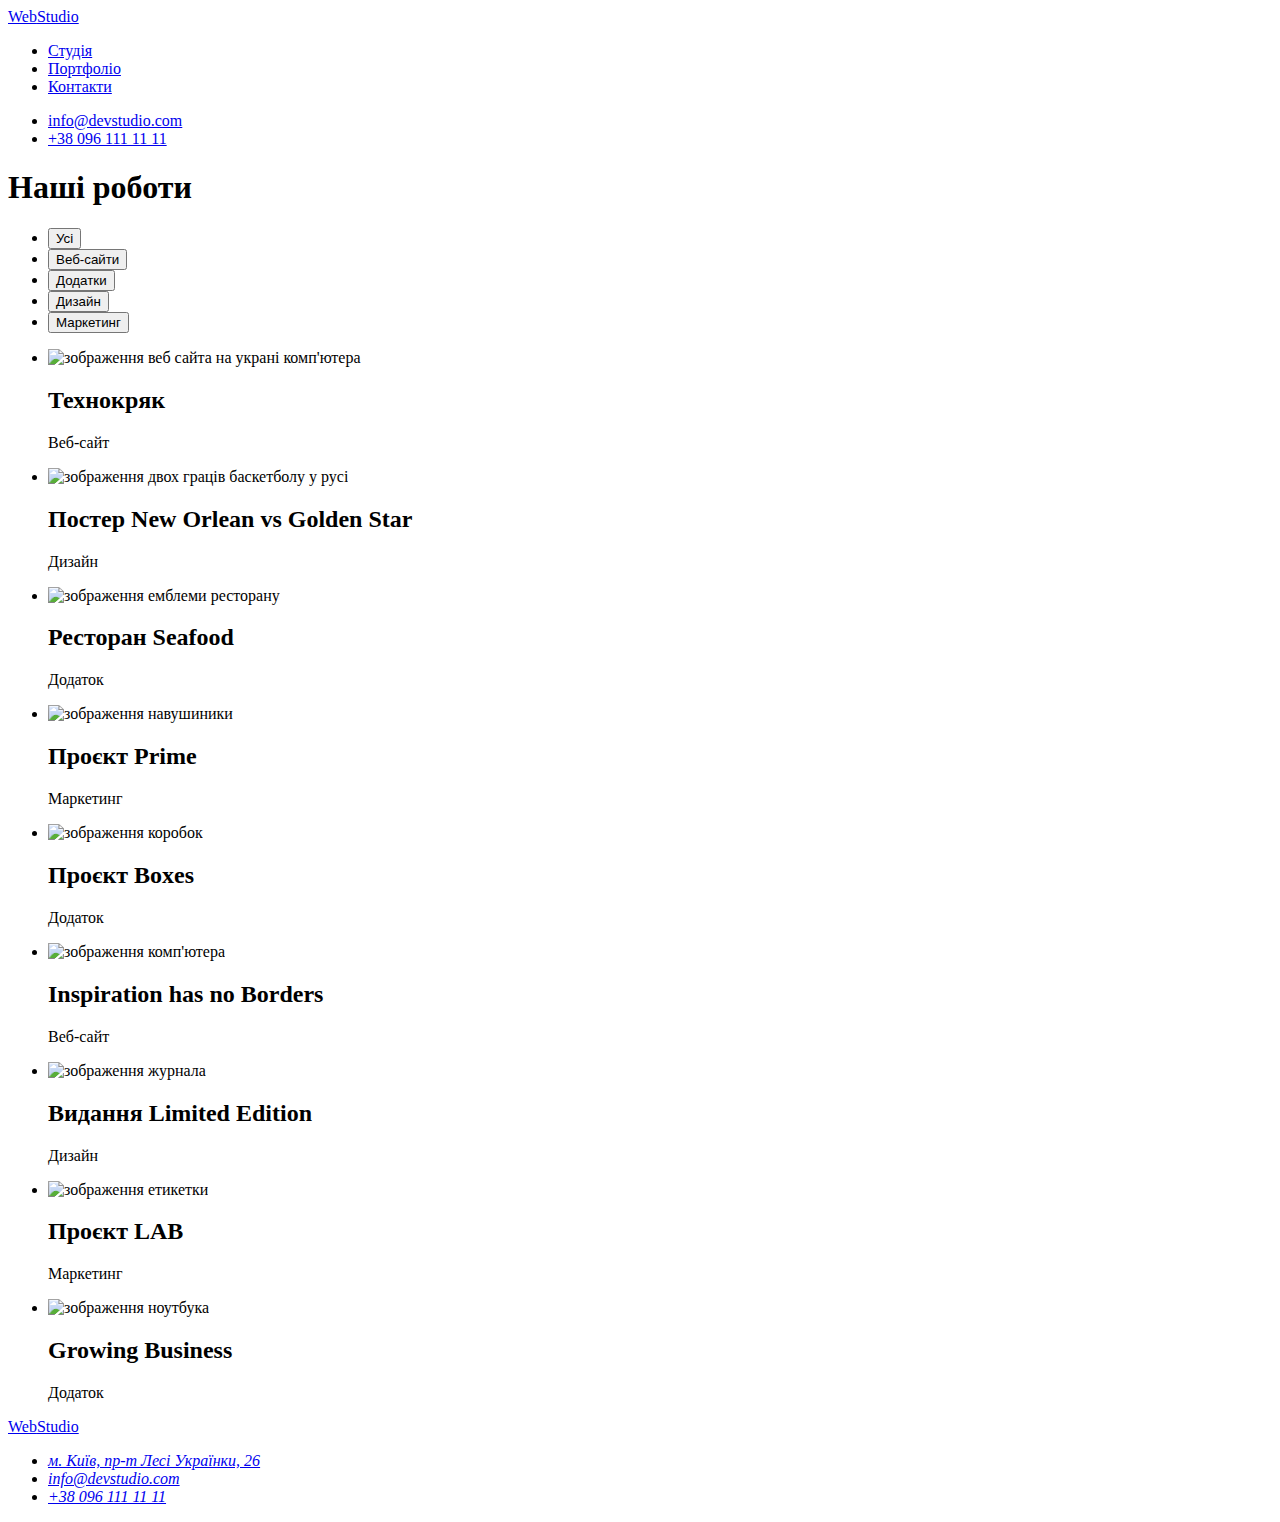
==== portfolio.html @ 8d52452f "Added hw№2" ====
<!DOCTYPE html>
<html lang="uk">
  <head>
    <meta charset="UTF-8" />
    <meta http-equiv="X-UA-Compatible" content="IE=edge" />
    <meta name="viewport" content="width=device-width, initial-scale=1.0" />
    <title>Портфоліо</title>
    <link rel="preconnect" href="https://fonts.googleapis.com" />
    <link rel="preconnect" href="https://fonts.gstatic.com" crossorigin />
    <link
      href="https://fonts.googleapis.com/css2?family=Raleway:wght@700&family=Roboto:wght@400;500;700;900&display=swap"
      rel="stylesheet"
    />
    <link rel="stylesheet" href="./modern-normalize/modern-normalize.css" />
    <link rel="stylesheet" href="./css/styles.css" />
  </head>
  <body>
    <!-- header -->
    <header>
      <nav>
        <a class="logo link" href="./index.html"
          ><span class="logo-part">Web</span>Studio</a
        >
        <ul class="site-nav list link">
          <li><a class="link" href="./index.html">Студія</a></li>
          <li><a class="link current" href="./portfolio.html">Портфоліо</a></li>
          <li><a class="link" href="#">Контакти</a></li>
        </ul>
      </nav>
      <ul class="site-contact list">
        <li>
          <a class="contact-link link" href="mailto:info@devstudio.com"
            >info@devstudio.com</a
          >
        </li>
        <li>
          <a class="contact-link link" href="tel:+380961111111"
            >+38 096 111 11 11</a
          >
        </li>
      </ul>
    </header>
    <!-- секція наші роботи -->
    <main>
      <section>
        <h1 class="visually-hidden">Наші роботи</h1>
        <ul class="filter-list list">
          <li>
            <button class="secondary-button current" type="button">Усі</button>
          </li>
          <li>
            <button class="secondary-button" type="button">Веб-сайти</button>
          </li>
          <li>
            <button class="secondary-button" type="button">Додатки</button>
          </li>
          <li>
            <button class="secondary-button" type="button">Дизайн</button>
          </li>
          <li>
            <button class="secondary-button" type="button">Маркетинг</button>
          </li>
        </ul>

        <ul class="card-list list">
          <li class="card-item">
            <img
              src="./images/website.jpg"
              alt="зображення веб сайта на украні комп'ютера"
              width="370"
            />
            <h2 class="card-title">Технокряк</h2>
            <p class="card-pgf">Веб-сайт</p>
          </li>
          <li class="card-item">
            <img
              src="./images/goldenstar.jpg"
              alt="зображення двох граців баскетболу у русі"
              width="370"
            />
            <h2 class="card-title">
              Постер <span lang="en">New Orlean vs Golden Star</span>
            </h2>
            <p class="card-pgf">Дизайн</p>
          </li>
          <li class="card-list">
            <img
              src="./images/seafood.jpg"
              alt="зображення емблеми ресторану"
              width="370"
            />
            <h2 class="card-title">Ресторан <span lang="en">Seafood</span></h2>
            <p class="card-pgf">Додаток</p>
          </li>
          <li class="card-list">
            <img
              src="./images/prime.jpg"
              alt="зображення навушиники"
              width="370"
            />
            <h2 class="card-title">Проєкт <span lang="en">Prime</span></h2>
            <p class="card-pgf">Маркетинг</p>
          </li>
          <li class="card-list">
            <img
              src="./images/boxes.jpg"
              alt="зображення коробок"
              width="370"
            />
            <h2 class="card-title">Проєкт <span lang="en">Boxes</span></h2>
            <p class="card-pgf">Додаток</p>
          </li>
          <li class="card-list">
            <img
              src="./images/borders.jpg"
              alt="зображення комп'ютера "
              width="370"
            />
            <h2 class="card-title" lang="en">Inspiration has no Borders</h2>
            <p class="card-pgf">Веб-сайт</p>
          </li>
          <li class="card-list">
            <img
              src="./images/limited.jpg"
              alt="зображення журнала"
              width="370"
            />
            <h2 class="card-title">
              Видання <span lang="en">Limited Edition</span>
            </h2>
            <p class="card-pgf">Дизайн</p>
          </li>
          <li class="card-list">
            <img src="./images/lab.jpg" alt="зображення етикетки" width="370" />
            <h2 class="card-title">Проєкт LAB</h2>
            <p class="card-pgf">Маркетинг</p>
          </li>
          <li class="card-list">
            <img src="./images/business.jpg" alt=" зображення ноутбука" />
            <h2 class="card-title" lang="en">Growing Business</h2>
            <p class="card-pgf">Додаток</p>
          </li>
        </ul>
      </section>
    </main>
    <!-- Футер -->
    <footer class="footer">
      <a class="logo-footer link" href="./index.html"
        >Web<span class="logo-part-footer">Studio</span></a
      >
      <address class="footer-address">
        <ul class="footer-list list">
          <li class="footer-list-item">
            <a
              class="footer-list-link link"
              href="https://goo.gl/maps/zb7By9ecznF9huMp9"
              target="_blank"
              rel="noonepener noreferrer nofollow"
              >м. Київ, пр-т Лесі Українки, 26</a
            >
          </li>
          <li class="footer-list-item">
            <a class="footer-list-links link" href="mailto:info@devstudio.com"
              >info@devstudio.com</a
            >
          </li>
          <li class="footer-list-item">
            <a class="footer-list-links link" href="tel:+380961111111"
              >+38 096 111 11 11</a
            >
          </li>
        </ul>
      </address>
    </footer>
  </body>
</html>
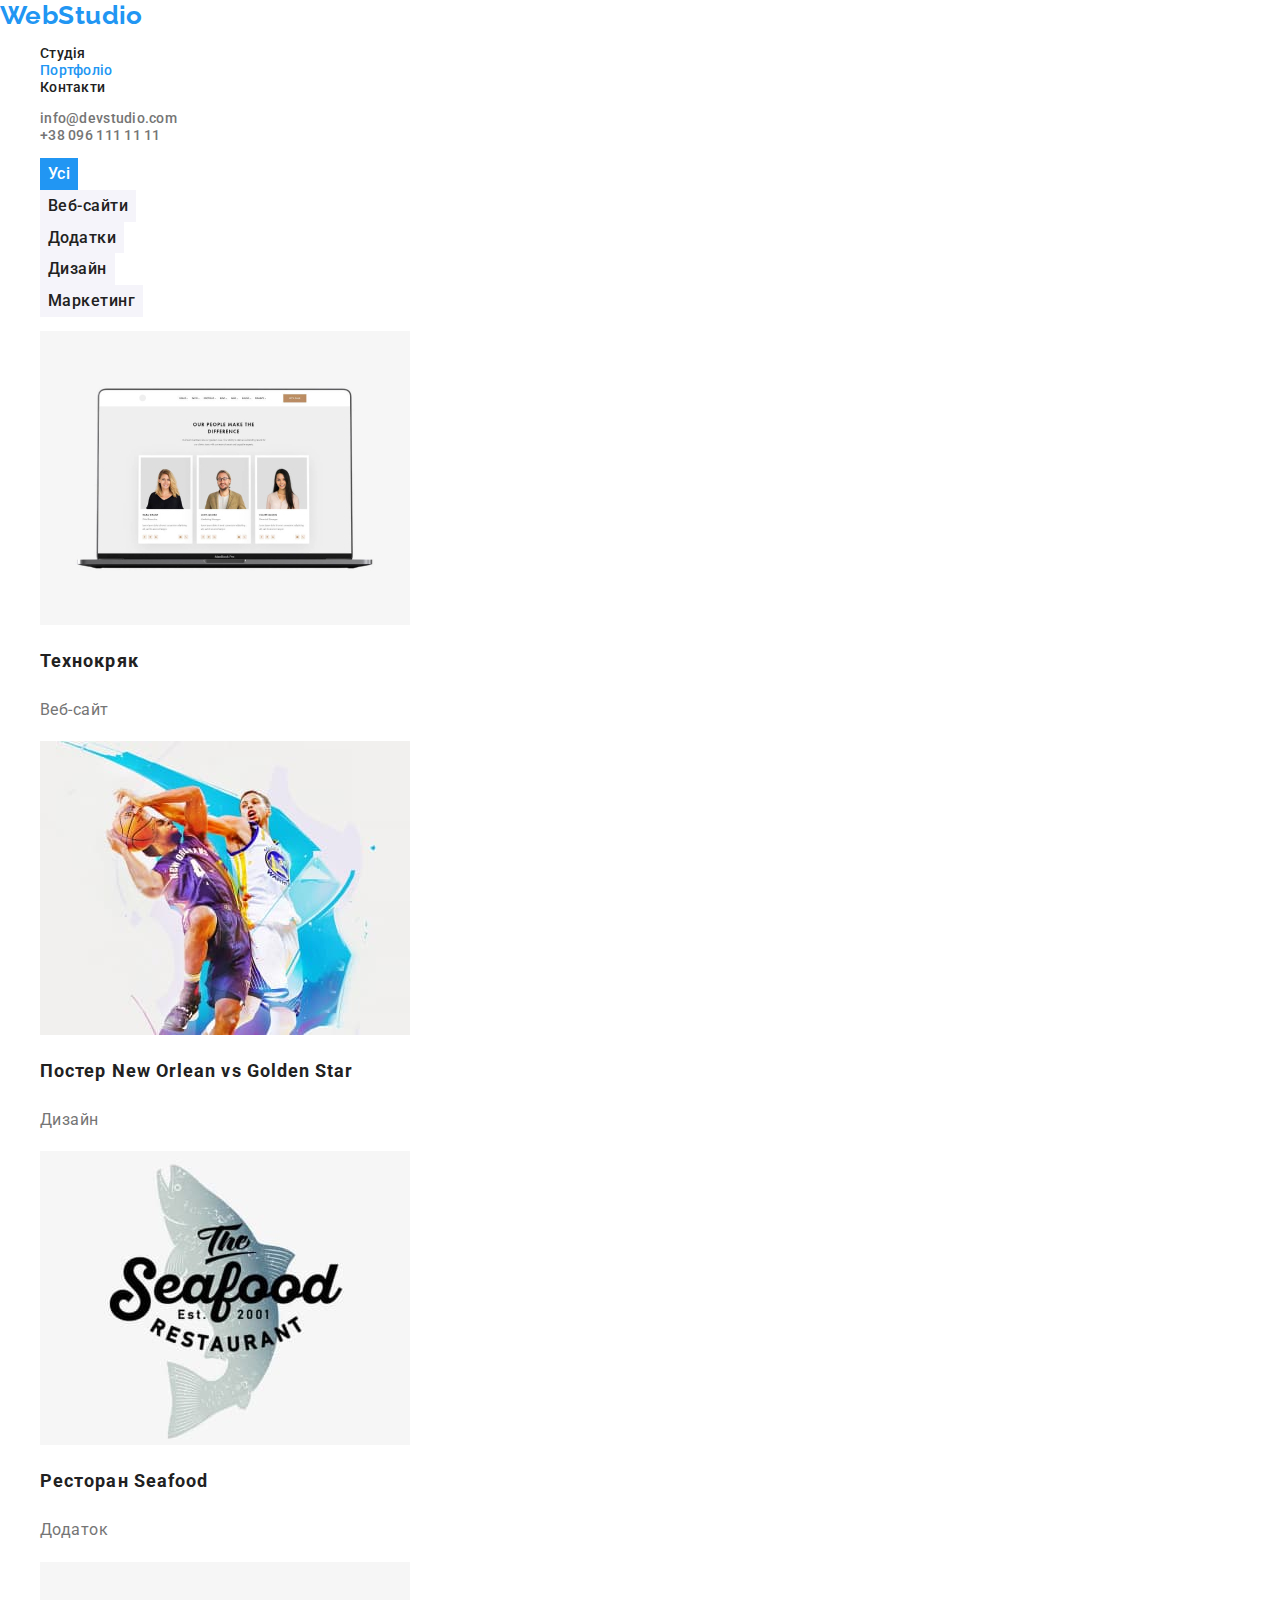
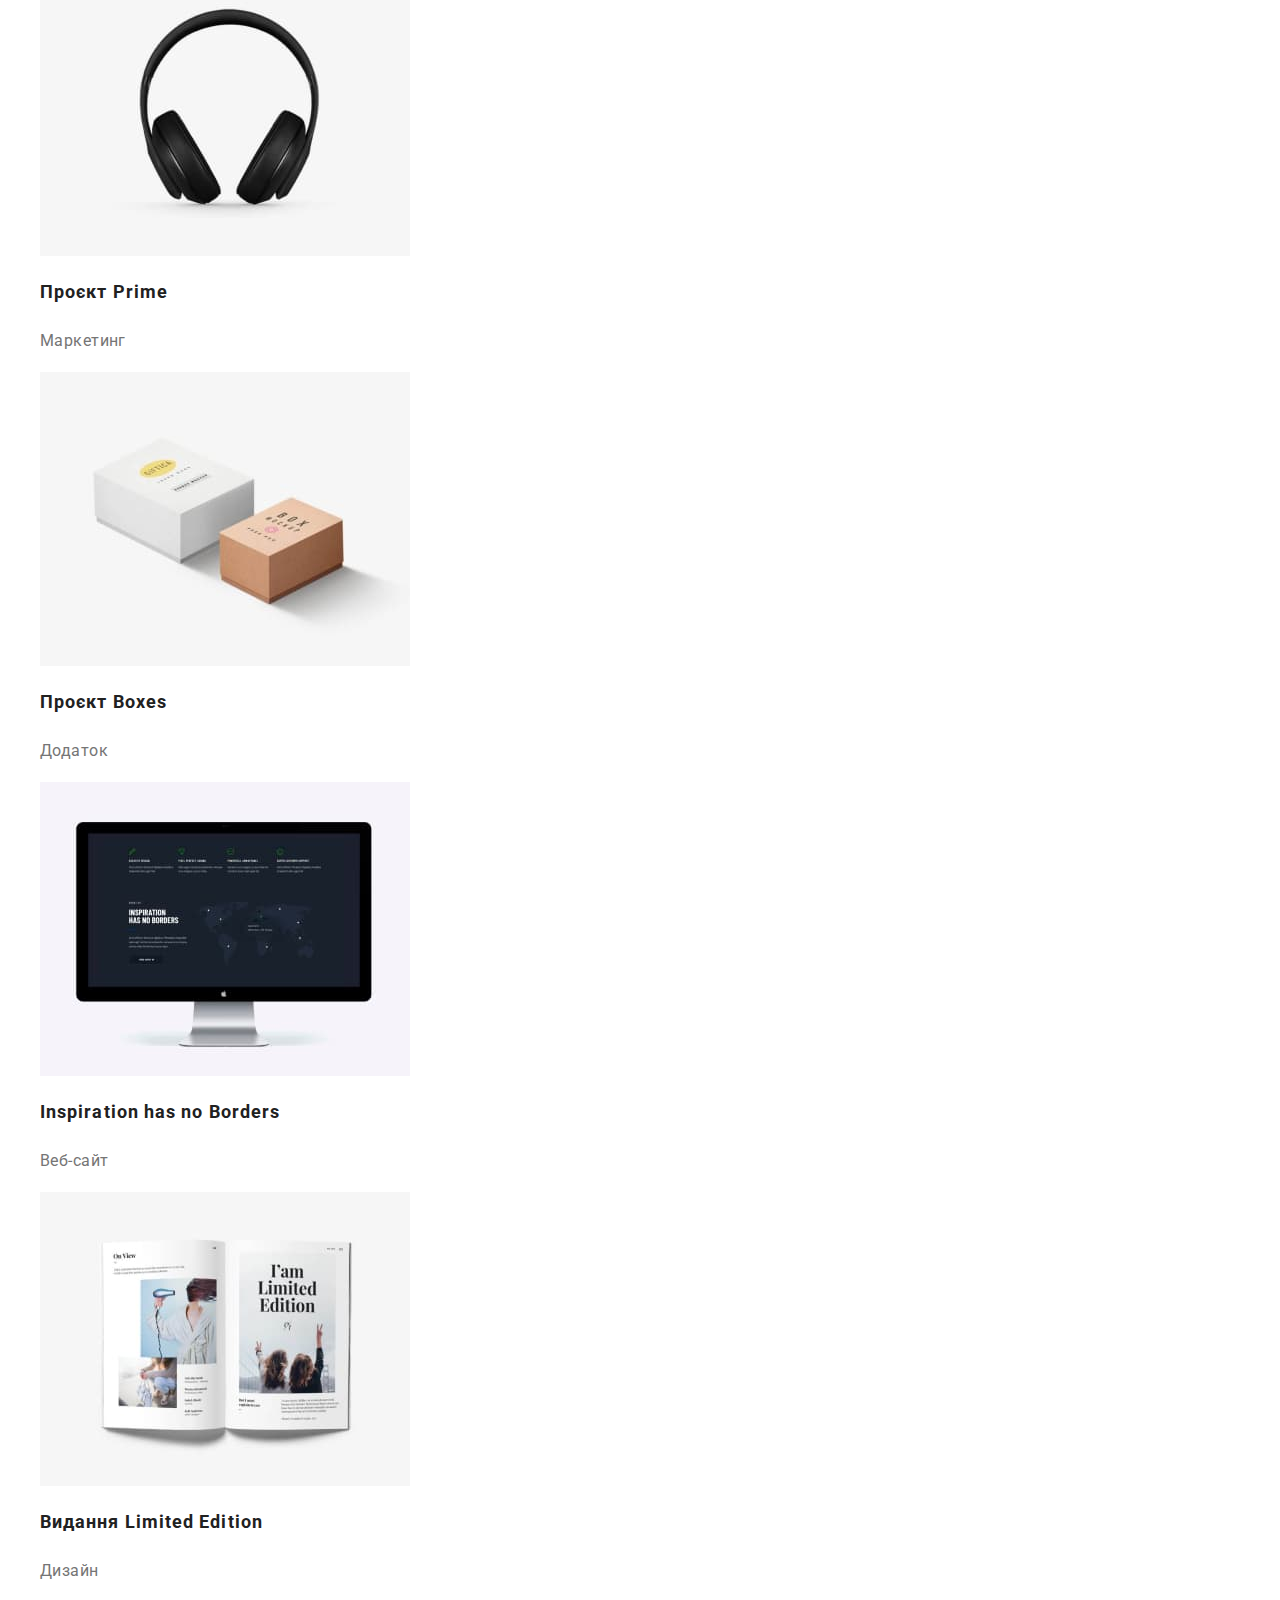
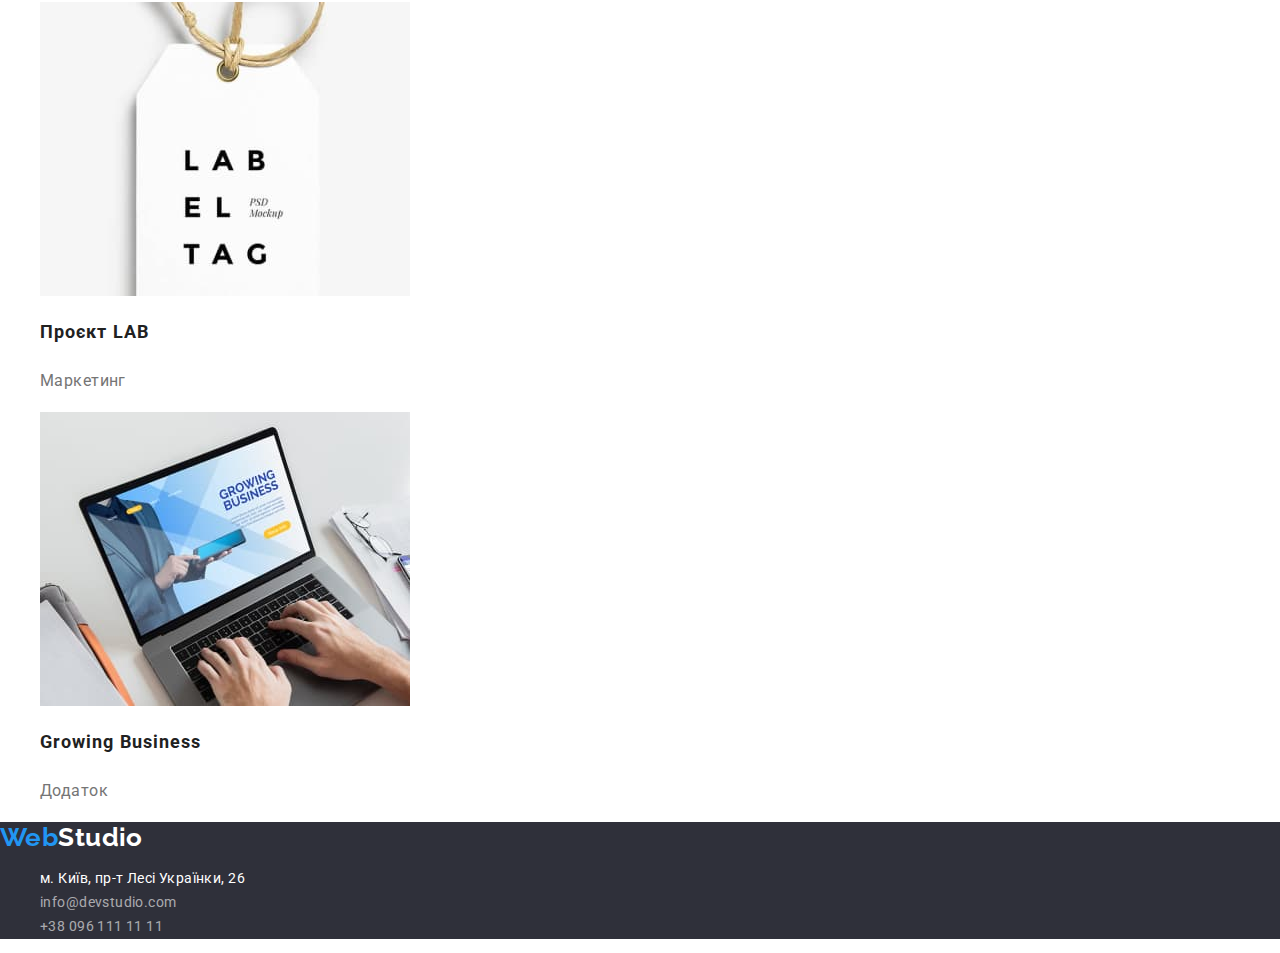
==== commit 1fd1d584: "Updated" ====
--- a/portfolio.html
+++ b/portfolio.html
@@ -11,7 +11,7 @@
       href="https://fonts.googleapis.com/css2?family=Raleway:wght@700&family=Roboto:wght@400;500;700;900&display=swap"
       rel="stylesheet"
     />
-    <link rel="stylesheet" href="./modern-normalize/modern-normalize.css" />
+    <link rel="stylesheet" href="./css/modern-normalize.css" />
     <link rel="stylesheet" href="./css/styles.css" />
   </head>
   <body>
--- a/css/styles.css
+++ b/css/styles.css
@@ -0,0 +1,287 @@
+:root {
+  /* colors */
+  --color-text-primary: #212121;
+  --color-text-secondary: #757575;
+  --accent-color: #2196F3;
+  --accent-active-color: #188CE8;
+  --accent-bg-color: #2F303A;
+  --primary-bg-color: #FFFFFF;
+  --seconadary-bg-color: #F5F4FA;
+  --trnasparant-light-color: #FFFFFF 60 %;
+  --light-gray-color: #ECECEC;
+  --gray-color: #EEEEEE;
+  --black-color: #000000;
+
+  /* fonts */
+  --primary-fonts: "Roboto", sans-serif;
+  --secondary-fonts: "Raleway", sans-serif;
+}
+
+body {
+  color: var(--color-text-primary);
+  font-family: var(--primary-fonts);
+  background-color: var(--primary-bg-color);
+  font-size: 14px;
+  letter-spacing: 0.03em;
+}
+
+.list {
+  list-style: none;
+}
+
+.link {
+  text-decoration: none;
+}
+
+/* header */
+.logo {
+  color: var(--color-text-primary);
+  font-family: var(--secondary-fonts);
+  font-weight: 700;
+  font-size: 26px;
+  line-height: 1.19;
+  text-decoration: none;
+}
+
+.logo-part {
+  color: var(--accent-color);
+}
+
+/* nav site */
+
+.site-nav .link {
+  color: var(--color-text-primary);
+  font-weight: 500;
+  font-size: 14px;
+  line-height: 1.14;
+  letter-spacing: 0.02em;
+}
+
+.link:hover,
+.link:focus {
+  color: var(--accent-color);
+}
+
+.link.current {
+  color: var(--accent-color);
+}
+
+.contact-link {
+  color: var(--color-text-secondary);
+  font-weight: 500;
+  font-size: 14px;
+  line-height: 1.14;
+  letter-spacing: 0.02em;
+}
+
+.contact-link:hover,
+.contact-link:focus {
+  color: var(--accent-color);
+}
+
+/* -------- hero section --------- */
+
+.hero-section {
+  background-color: var(--accent-bg-color);
+  text-align: center;
+}
+
+.hero-title {
+  color: var(--primary-bg-color);
+  font-weight: 900;
+  font-size: 44px;
+  line-height: 1.36;
+  text-align: center;
+  letter-spacing: 0.06em;
+  text-transform: uppercase;
+}
+
+.hero-button {
+  color: var(--primary-bg-color);
+  background: var(--accent-color);
+  font-family: inherit;
+  font-weight: 700;
+  font-size: 16px;
+  line-height: 1.88;
+  letter-spacing: 0.06em;
+  cursor: pointer;
+}
+
+.hero-button:hover,
+.hero-button:focus {
+  background-color: var(--accent-active-color);
+}
+
+/*---------- features --------- */
+
+/* .section {} */
+
+.visually-hidden {
+  position: absolute;
+  white-space: nowrap;
+  width: 1px;
+  height: 1px;
+  overflow: hidden;
+  border: 0;
+  padding: 0;
+  clip: rect(0 0 0 0);
+  clip-path: inset(50%);
+  margin: -1px;
+}
+
+.features-list {}
+
+.features-list-item {}
+
+.features-title {
+  color: var(--color-text-primary);
+  font-weight: 700;
+  font-size: 14px;
+  line-height: 1.14;
+  text-transform: uppercase;
+}
+
+.features-pgf {
+  color: var(--color-text-secondary);
+  font-size: 14px;
+  line-height: 1.71;
+}
+
+/* -----------what we do --------- */
+
+/* .section-work {} */
+
+.section-work-title {
+  color: var(--color-text-primary);
+  font-weight: 700;
+  font-size: 36px;
+  line-height: 1.17;
+  text-align: center;
+}
+
+/* .section-work-list {} */
+
+/* .section-work-item {} */
+
+/* ---------- our team ---------- */
+
+.section-team {
+  background-color: var(--seconadary-bg-color);
+}
+
+.section-team-title {
+  color: var(--color-text-primary);
+  font-weight: 700;
+  font-size: 36px;
+  line-height: 1.17;
+  text-align: center;
+}
+
+/* .section-team-list {} */
+
+/* .section-team-item {} */
+
+.section-undertitle {
+  color: var(--color-text-primary);
+  font-weight: 500;
+  font-size: 16px;
+  line-height: 1.19;
+  text-align: center;
+}
+
+.section-team-pgf {
+  color: var(--color-text-secondary);
+  font-size: 16px;
+  line-height: 1.19;
+  text-align: center;
+}
+
+/* --------- footer ---------- */
+
+.footer {
+  background-color: var(--accent-bg-color);
+}
+
+.logo-footer {
+  color: var(--accent-color);
+  font-family: var(--secondary-fonts);
+  font-weight: 700;
+  font-size: 26px;
+  line-height: 1.19;
+}
+
+.logo-part-footer {
+  color: var(--primary-bg-color);
+}
+
+.footer-address {
+  font-style: normal;
+}
+
+/* .footer-list {} */
+
+/* .footer-list-item {} */
+
+.footer-list-link {
+  color: var(--primary-bg-color);
+  font-size: 14px;
+  line-height: 1.71;
+}
+
+.footer-list-links {
+  font-size: 14px;
+  line-height: 1.71;
+  color: rgba(255, 255, 255, 0.6);
+}
+
+.footer-list a:hover,
+.footer-list a:focus {
+  color: var(--accent-color);
+}
+
+/* ------ styles for portfolio -------- */
+
+.secondary-button {
+
+  color: var(--color-text-primary);
+  background: var(--seconadary-bg-color);
+  font-family: inherit;
+  font-weight: 500;
+  font-size: 16px;
+  line-height: 1.62;
+  letter-spacing: 0.03em;
+  text-align: center;
+  border-color: transparent;
+  cursor: pointer;
+}
+
+.filter-list .secondary-button:hover,
+.filter-list .secondary-button:focus {
+
+  background-color: var(--accent-color);
+  color: var(--primary-bg-color);
+}
+
+.filter-list .secondary-button.current {
+
+  color: var(--primary-bg-color);
+  background-color: var(--accent-color);
+}
+
+/* .card-list {} */
+
+/* .card-item {} */
+
+.card-title {
+  color: var(--color-text-primary);
+  font-weight: 700;
+  font-size: 18px;
+  line-height: 2;
+  letter-spacing: 0.06em;
+}
+
+.card-pgf {
+  color: var(--color-text-secondary);
+  font-size: 16px;
+  line-height: 1.88;
+}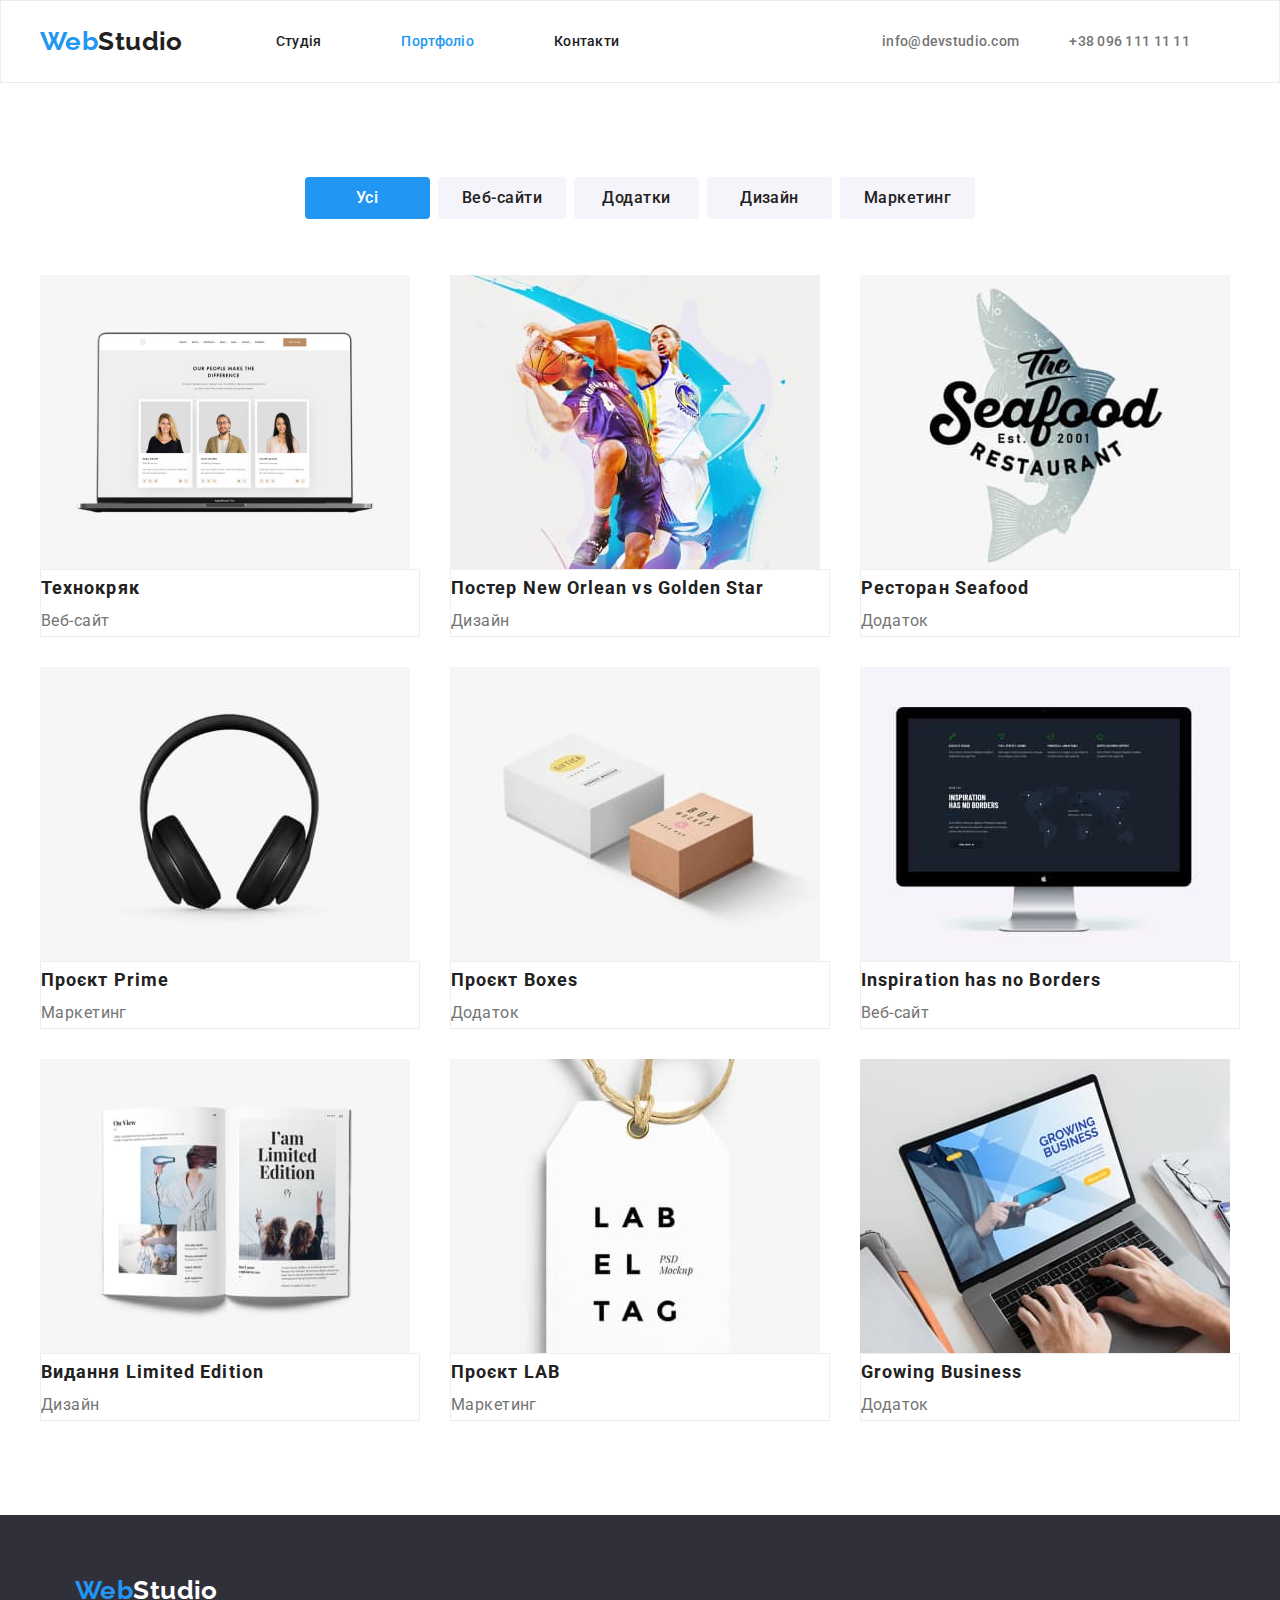
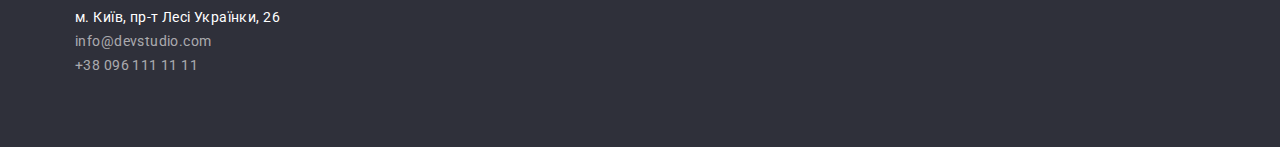
==== commit 06172754: "Updated" ====
--- a/portfolio.html
+++ b/portfolio.html
@@ -11,166 +11,209 @@
       href="https://fonts.googleapis.com/css2?family=Raleway:wght@700&family=Roboto:wght@400;500;700;900&display=swap"
       rel="stylesheet"
     />
-    <link rel="stylesheet" href="./css/modern-normalize.css" />
+    <link
+      rel="stylesheet"
+      href="https://cdnjs.cloudflare.com/ajax/libs/modern-normalize/1.1.0/modern-normalize.min.css"
+    />
     <link rel="stylesheet" href="./css/styles.css" />
   </head>
   <body>
     <!-- header -->
-    <header>
-      <nav>
-        <a class="logo link" href="./index.html"
-          ><span class="logo-part">Web</span>Studio</a
-        >
-        <ul class="site-nav list link">
-          <li><a class="link" href="./index.html">Студія</a></li>
-          <li><a class="link current" href="./portfolio.html">Портфоліо</a></li>
-          <li><a class="link" href="#">Контакти</a></li>
+    <header class="header">
+      <div class="container flex">
+        <nav class="flex">
+          <a class="logo" href="./index.html"
+            ><span class="logo-part">Web</span>Studio</a
+          >
+          <ul class="site-nav list link flex">
+            <li class="item">
+              <a class="link" href="./index.html">Студія</a>
+            </li>
+            <li class="item">
+              <a class="link current" href="./portfolio.html">Портфоліо</a>
+            </li>
+            <li class="item"><a class="link" href="#">Контакти</a></li>
+          </ul>
+        </nav>
+        <ul class="site-contact list flex">
+          <li class="item">
+            <a class="contact-link link" href="mailto:info@devstudio.com"
+              >info@devstudio.com</a
+            >
+          </li>
+          <li class="item">
+            <a class="contact-link link" href="tel:+380961111111"
+              >+38 096 111 11 11</a
+            >
+          </li>
         </ul>
-      </nav>
-      <ul class="site-contact list">
-        <li>
-          <a class="contact-link link" href="mailto:info@devstudio.com"
-            >info@devstudio.com</a
-          >
-        </li>
-        <li>
-          <a class="contact-link link" href="tel:+380961111111"
-            >+38 096 111 11 11</a
-          >
-        </li>
-      </ul>
+      </div>
     </header>
     <!-- секція наші роботи -->
     <main>
-      <section>
-        <h1 class="visually-hidden">Наші роботи</h1>
-        <ul class="filter-list list">
-          <li>
-            <button class="secondary-button current" type="button">Усі</button>
-          </li>
-          <li>
-            <button class="secondary-button" type="button">Веб-сайти</button>
-          </li>
-          <li>
-            <button class="secondary-button" type="button">Додатки</button>
-          </li>
-          <li>
-            <button class="secondary-button" type="button">Дизайн</button>
-          </li>
-          <li>
-            <button class="secondary-button" type="button">Маркетинг</button>
-          </li>
-        </ul>
+      <section class="portfolio section">
+        <div class="container">
+          <h1 class="visually-hidden">Наші роботи</h1>
+          <ul class="filter-list list">
+            <li>
+              <button class="secondary-button current" type="button">
+                Усі
+              </button>
+            </li>
+            <li>
+              <button class="secondary-button" type="button">Веб-сайти</button>
+            </li>
+            <li>
+              <button class="secondary-button" type="button">Додатки</button>
+            </li>
+            <li>
+              <button class="secondary-button" type="button">Дизайн</button>
+            </li>
+            <li>
+              <button class="secondary-button" type="button">Маркетинг</button>
+            </li>
+          </ul>
 
-        <ul class="card-list list">
-          <li class="card-item">
-            <img
-              src="./images/website.jpg"
-              alt="зображення веб сайта на украні комп'ютера"
-              width="370"
-            />
-            <h2 class="card-title">Технокряк</h2>
-            <p class="card-pgf">Веб-сайт</p>
-          </li>
-          <li class="card-item">
-            <img
-              src="./images/goldenstar.jpg"
-              alt="зображення двох граців баскетболу у русі"
-              width="370"
-            />
-            <h2 class="card-title">
-              Постер <span lang="en">New Orlean vs Golden Star</span>
-            </h2>
-            <p class="card-pgf">Дизайн</p>
-          </li>
-          <li class="card-list">
-            <img
-              src="./images/seafood.jpg"
-              alt="зображення емблеми ресторану"
-              width="370"
-            />
-            <h2 class="card-title">Ресторан <span lang="en">Seafood</span></h2>
-            <p class="card-pgf">Додаток</p>
-          </li>
-          <li class="card-list">
-            <img
-              src="./images/prime.jpg"
-              alt="зображення навушиники"
-              width="370"
-            />
-            <h2 class="card-title">Проєкт <span lang="en">Prime</span></h2>
-            <p class="card-pgf">Маркетинг</p>
-          </li>
-          <li class="card-list">
-            <img
-              src="./images/boxes.jpg"
-              alt="зображення коробок"
-              width="370"
-            />
-            <h2 class="card-title">Проєкт <span lang="en">Boxes</span></h2>
-            <p class="card-pgf">Додаток</p>
-          </li>
-          <li class="card-list">
-            <img
-              src="./images/borders.jpg"
-              alt="зображення комп'ютера "
-              width="370"
-            />
-            <h2 class="card-title" lang="en">Inspiration has no Borders</h2>
-            <p class="card-pgf">Веб-сайт</p>
-          </li>
-          <li class="card-list">
-            <img
-              src="./images/limited.jpg"
-              alt="зображення журнала"
-              width="370"
-            />
-            <h2 class="card-title">
-              Видання <span lang="en">Limited Edition</span>
-            </h2>
-            <p class="card-pgf">Дизайн</p>
-          </li>
-          <li class="card-list">
-            <img src="./images/lab.jpg" alt="зображення етикетки" width="370" />
-            <h2 class="card-title">Проєкт LAB</h2>
-            <p class="card-pgf">Маркетинг</p>
-          </li>
-          <li class="card-list">
-            <img src="./images/business.jpg" alt=" зображення ноутбука" />
-            <h2 class="card-title" lang="en">Growing Business</h2>
-            <p class="card-pgf">Додаток</p>
-          </li>
-        </ul>
+          <ul class="card-list list">
+            <li class="card-item">
+              <img
+                src="./images/website.jpg"
+                alt="зображення веб сайта на украні комп'ютера"
+                width="370"
+              />
+              <div class="bottom-card">
+                <h2 class="card-title">Технокряк</h2>
+                <p class="card-text">Веб-сайт</p>
+              </div>
+            </li>
+            <li class="card-item">
+              <img
+                src="./images/goldenstar.jpg"
+                alt="зображення двох граців баскетболу у русі"
+                width="370"
+              />
+              <div class="bottom-card">
+                <h2 class="card-title">
+                  Постер <span lang="en">New Orlean vs Golden Star</span>
+                </h2>
+                <p class="card-text">Дизайн</p>
+              </div>
+            </li>
+            <li class="card-item">
+              <img
+                src="./images/seafood.jpg"
+                alt="зображення емблеми ресторану"
+                width="370"
+              />
+              <div class="bottom-card">
+                <h2 class="card-title">
+                  Ресторан <span lang="en">Seafood</span>
+                </h2>
+                <p class="card-text">Додаток</p>
+              </div>
+            </li>
+            <li class="card-item">
+              <img
+                src="./images/prime.jpg"
+                alt="зображення навушиники"
+                width="370"
+              />
+              <div class="bottom-card">
+                <h2 class="card-title">Проєкт <span lang="en">Prime</span></h2>
+                <p class="card-text">Маркетинг</p>
+              </div>
+            </li>
+            <li class="card-item">
+              <img
+                src="./images/boxes.jpg"
+                alt="зображення коробок"
+                width="370"
+              />
+              <div class="bottom-card">
+                <h2 class="card-title">Проєкт <span lang="en">Boxes</span></h2>
+                <p class="card-text">Додаток</p>
+              </div>
+            </li>
+            <li class="card-item">
+              <img
+                src="./images/borders.jpg"
+                alt="зображення комп'ютера "
+                width="370"
+              />
+              <div class="bottom-card">
+                <h2 class="card-title" lang="en">Inspiration has no Borders</h2>
+                <p class="card-text">Веб-сайт</p>
+              </div>
+            </li>
+            <li class="card-item">
+              <img
+                src="./images/limited.jpg"
+                alt="зображення журнала"
+                width="370"
+              />
+              <div class="bottom-card">
+                <h2 class="card-title">
+                  Видання <span lang="en">Limited Edition</span>
+                </h2>
+                <p class="card-text">Дизайн</p>
+              </div>
+            </li>
+            <li class="card-item">
+              <img
+                src="./images/lab.jpg"
+                alt="зображення етикетки"
+                width="370"
+              />
+              <div class="bottom-card">
+                <h2 class="card-title">Проєкт LAB</h2>
+                <p class="card-text">Маркетинг</p>
+              </div>
+            </li>
+            <li class="card-item">
+              <img
+                src="./images/business.jpg"
+                alt="зображення ноутбука"
+                width="370"
+              />
+              <div class="bottom-card">
+                <h2 class="card-title" lang="en">Growing Business</h2>
+                <p class="card-text">Додаток</p>
+              </div>
+            </li>
+          </ul>
+        </div>
       </section>
     </main>
     <!-- Футер -->
     <footer class="footer">
-      <a class="logo-footer link" href="./index.html"
-        >Web<span class="logo-part-footer">Studio</span></a
-      >
-      <address class="footer-address">
-        <ul class="footer-list list">
-          <li class="footer-list-item">
-            <a
-              class="footer-list-link link"
-              href="https://goo.gl/maps/zb7By9ecznF9huMp9"
-              target="_blank"
-              rel="noonepener noreferrer nofollow"
-              >м. Київ, пр-т Лесі Українки, 26</a
-            >
-          </li>
-          <li class="footer-list-item">
-            <a class="footer-list-links link" href="mailto:info@devstudio.com"
-              >info@devstudio.com</a
-            >
-          </li>
-          <li class="footer-list-item">
-            <a class="footer-list-links link" href="tel:+380961111111"
-              >+38 096 111 11 11</a
-            >
-          </li>
-        </ul>
-      </address>
+      <div class="container">
+        <a class="logo-footer link" href="./index.html"
+          >Web<span class="logo-part-footer">Studio</span></a
+        >
+        <address class="footer-address">
+          <ul class="footer-list list">
+            <li class="footer-list-item">
+              <a
+                class="footer-list-link link"
+                href="https://goo.gl/maps/zb7By9ecznF9huMp9"
+                target="_blank"
+                rel="noonepener noreferrer nofollow"
+                >м. Київ, пр-т Лесі Українки, 26</a
+              >
+            </li>
+            <li class="footer-list-item">
+              <a class="footer-list-links link" href="mailto:info@devstudio.com"
+                >info@devstudio.com</a
+              >
+            </li>
+            <li class="footer-list-item">
+              <a class="footer-list-links link" href="tel:+380961111111"
+                >+38 096 111 11 11</a
+              >
+            </li>
+          </ul>
+        </address>
+      </div>
     </footer>
   </body>
 </html>
--- a/css/styles.css
+++ b/css/styles.css
@@ -17,6 +17,36 @@
   --secondary-fonts: "Raleway", sans-serif;
 }
 
+p,
+h1,
+h2,
+h3,
+h4,
+h5,
+h6 {
+  margin: 0;
+}
+
+ul,
+ol {
+  margin: 0;
+  padding-left: 0;
+}
+
+button {
+  cursor: pointer;
+}
+
+address {
+  font-style: normal;
+}
+
+img {
+  display: block;
+  max-width: 100%;
+  height: auto;
+}
+
 body {
   color: var(--color-text-primary);
   font-family: var(--primary-fonts);
@@ -24,16 +54,45 @@
   font-size: 14px;
   letter-spacing: 0.03em;
 }
-
 .list {
   list-style: none;
+  padding: 0;
+  margin: 0;
 }
 
 .link {
   text-decoration: none;
 }
 
+.section {
+  padding-top: 94px;
+  padding-bottom: 94px;
+}
+
+.container {
+  width: 1230px;
+  margin-left: auto;
+  margin-right: auto;
+  padding-left: 15px;
+  padding-right: 15px;
+
+  /* outline: 2px solid tomato; */
+}
+
 /* header */
+
+.header {
+  border: 1px solid #ECECEC;
+  
+}
+
+.flex {
+  display: flex;
+  align-items: center;
+  justify-content: space-between;
+
+}
+
 .logo {
   color: var(--color-text-primary);
   font-family: var(--secondary-fonts);
@@ -49,13 +108,32 @@
 
 /* nav site */
 
+.site-nav {
+  display: flex;
+  margin-left: 93px;
+  gap: 30px;
+
+}
+
 .site-nav .link {
   color: var(--color-text-primary);
   font-weight: 500;
   font-size: 14px;
   line-height: 1.14;
   letter-spacing: 0.02em;
-}
+
+}
+
+.site-nav .item {
+  margin-right: 50px;
+  padding-top: 32px;
+  padding-bottom: 32px;
+}
+
+/* .site-nav .item + .item {
+  margin-right: 0;
+} */
+
 
 .link:hover,
 .link:focus {
@@ -65,6 +143,19 @@
 .link.current {
   color: var(--accent-color);
 }
+
+.site-contact {
+  display: flex;
+  margin-left: auto;
+}
+
+.site-contact .item {
+  margin-right: 50px;
+}
+
+/* .site-contact .item + .item {
+  margin-right: 0;
+} */
 
 .contact-link {
   color: var(--color-text-secondary);
@@ -79,24 +170,35 @@
   color: var(--accent-color);
 }
 
-/* -------- hero section --------- */
+
+/* -------- HERO --------- */
 
 .hero-section {
   background-color: var(--accent-bg-color);
+  padding: 200px ;
   text-align: center;
 }
 
 .hero-title {
+  margin-top: 0;
+  margin-bottom: 30px;
+  width: 696px;
+  margin: auto;
+  
+
   color: var(--primary-bg-color);
   font-weight: 900;
   font-size: 44px;
   line-height: 1.36;
-  text-align: center;
   letter-spacing: 0.06em;
   text-transform: uppercase;
 }
 
 .hero-button {
+  border-radius: 4px;
+  padding: 10px 32px;
+  margin-top: 30px;
+
   color: var(--primary-bg-color);
   background: var(--accent-color);
   font-family: inherit;
@@ -105,6 +207,7 @@
   line-height: 1.88;
   letter-spacing: 0.06em;
   cursor: pointer;
+  
 }
 
 .hero-button:hover,
@@ -114,7 +217,7 @@
 
 /*---------- features --------- */
 
-/* .section {} */
+/* .features } */
 
 .visually-hidden {
   position: absolute;
@@ -129,11 +232,16 @@
   margin: -1px;
 }
 
-.features-list {}
-
-.features-list-item {}
+.features-list {
+  display: flex;
+}
+
+/* .features-list-item {} */
 
 .features-title {
+  margin-top: 0;
+  margin-bottom: 10px;
+
   color: var(--color-text-primary);
   font-weight: 700;
   font-size: 14px;
@@ -142,6 +250,10 @@
 }
 
 .features-pgf {
+
+  margin-top: 0;
+  margin-bottom: 0;
+
   color: var(--color-text-secondary);
   font-size: 14px;
   line-height: 1.71;
@@ -157,16 +269,23 @@
   font-size: 36px;
   line-height: 1.17;
   text-align: center;
-}
-
-/* .section-work-list {} */
-
-/* .section-work-item {} */
+  margin-bottom: 50px;
+}
+
+.section-work-list {
+  display: flex;
+  gap: 30px;
+}
+
+.section-work-item {
+  width: 370px;
+}
 
 /* ---------- our team ---------- */
 
 .section-team {
   background-color: var(--seconadary-bg-color);
+
 }
 
 .section-team-title {
@@ -175,31 +294,43 @@
   font-size: 36px;
   line-height: 1.17;
   text-align: center;
-}
-
-/* .section-team-list {} */
-
-/* .section-team-item {} */
+  margin-bottom: 50px;
+}
+
+.section-team-list {
+  display: flex;
+  gap: 30px;
+}
+
+.bottom {
+  border: 1px solid #EEEEEE;
+  padding: 30px 70px;
+}
+
+.section-team-item {
+  width: 270px;
+}
 
 .section-undertitle {
   color: var(--color-text-primary);
   font-weight: 500;
   font-size: 16px;
   line-height: 1.19;
-  text-align: center;
+  
 }
 
 .section-team-pgf {
   color: var(--color-text-secondary);
   font-size: 16px;
   line-height: 1.19;
-  text-align: center;
+
 }
 
 /* --------- footer ---------- */
 
 .footer {
   background-color: var(--accent-bg-color);
+  padding: 60px;
 }
 
 .logo-footer {
@@ -208,6 +339,7 @@
   font-weight: 700;
   font-size: 26px;
   line-height: 1.19;
+  margin-bottom: 20px;
 }
 
 .logo-part-footer {
@@ -216,6 +348,7 @@
 
 .footer-address {
   font-style: normal;
+  margin-bottom: 9px;
 }
 
 /* .footer-list {} */
@@ -226,6 +359,7 @@
   color: var(--primary-bg-color);
   font-size: 14px;
   line-height: 1.71;
+  margin-bottom: 9px;
 }
 
 .footer-list-links {
@@ -242,6 +376,10 @@
 /* ------ styles for portfolio -------- */
 
 .secondary-button {
+  display: inline-block;
+  border-radius: 4px;
+  padding: 6px 22px;
+  min-width: 125px;
 
   color: var(--color-text-primary);
   background: var(--seconadary-bg-color);
@@ -255,6 +393,13 @@
   cursor: pointer;
 }
 
+.filter-list{
+  margin-bottom: 56px;
+  display: flex;
+  justify-content: center;
+  gap: 8px;
+}
+
 .filter-list .secondary-button:hover,
 .filter-list .secondary-button:focus {
 
@@ -268,9 +413,25 @@
   background-color: var(--accent-color);
 }
 
-/* .card-list {} */
-
-/* .card-item {} */
+.card-list {
+  display: flex;
+  flex-wrap: wrap;
+  gap: 30px;
+  
+}
+
+.card-item {
+  flex-basis: calc((100% - 60px) / 3);
+}
+
+.card-item:nth-last-child(-n + 3) {
+  margin: 0;
+}
+
+.bottom-card {
+  background: #FFFFFF;
+  border: 1px solid #EEEEEE;
+}
 
 .card-title {
   color: var(--color-text-primary);
@@ -278,10 +439,12 @@
   font-size: 18px;
   line-height: 2;
   letter-spacing: 0.06em;
-}
-
-.card-pgf {
+  
+}
+
+.card-text {
   color: var(--color-text-secondary);
   font-size: 16px;
   line-height: 1.88;
+  
 }